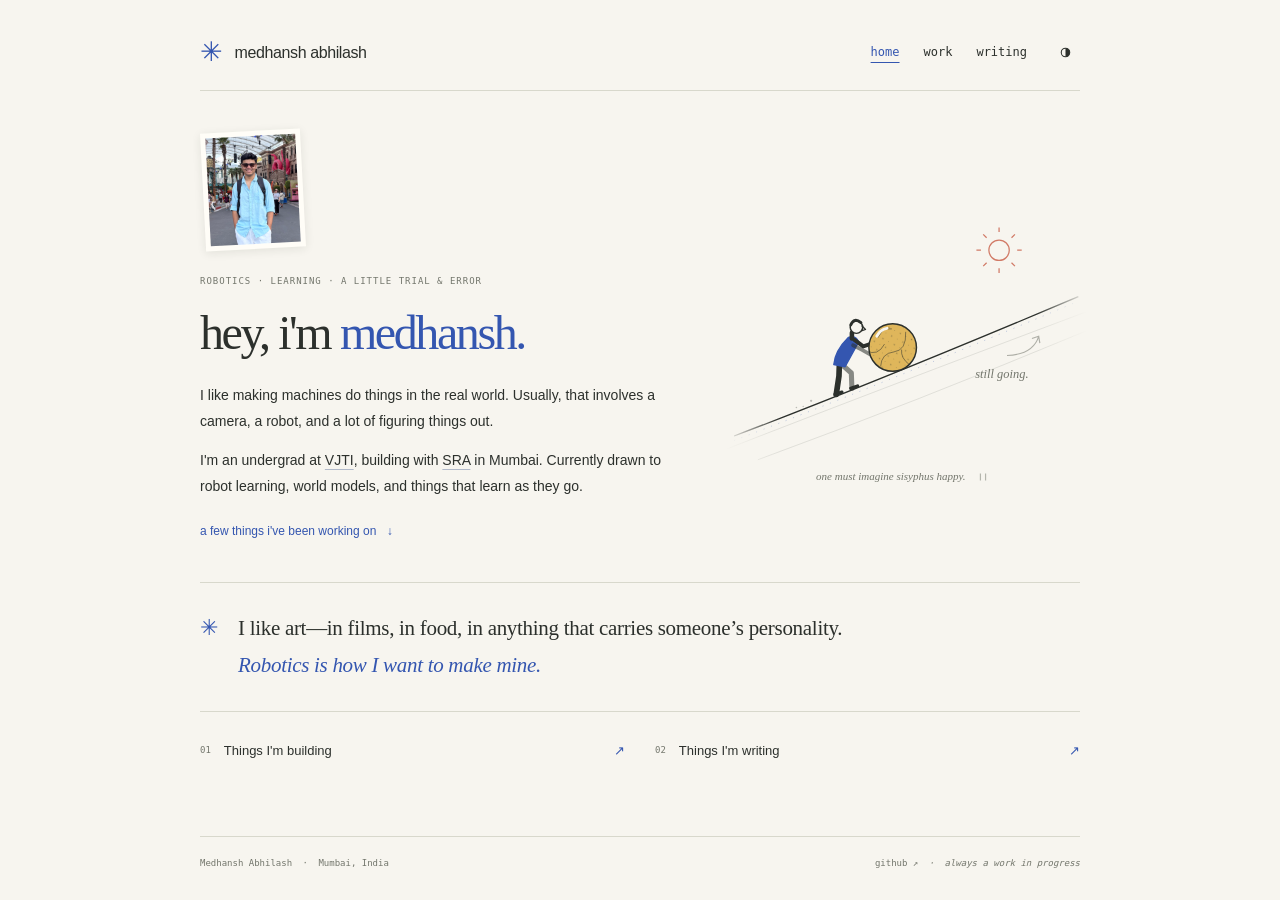
==== index.html @ aab7a816 "Switch portrait with light and dark theme" ====
<!doctype html>
<html lang="en" data-theme="day">
<head>
<meta charset="utf-8"><meta name="viewport" content="width=device-width,initial-scale=1">
<meta name="description" content="Medhansh Abhilash — robotics, robot learning, and making things move. Built McQueen, a single-camera autonomous RC car.">
<meta name="theme-color" content="#f7f5ef"><title>Medhansh Abhilash</title>
<link rel="icon" href="assets/favicon.svg" type="image/svg+xml"><link rel="stylesheet" href="style.css">
<script src="site.js" defer></script>
</head>
<body class="home-page">
<a class="skip" href="#main">Skip to content</a>
<div class="page">
<header class="masthead">
<a href="index.html" class="signature" aria-label="Medhansh Abhilash, home"><span class="asterisk" aria-hidden="true">✳</span> medhansh abhilash</a>
<nav aria-label="Main navigation"><a href="index.html" data-page="home" aria-current="page">home</a><a href="work.html" data-page="work">work</a><a href="writing.html" data-page="writing">writing</a><button id="theme" class="icon-button" aria-label="Switch to dark theme" title="A change of light"><svg viewBox="0 0 24 24" width="17" height="17" aria-hidden="true"><circle cx="12" cy="12" r="6" fill="none" stroke="currentColor" stroke-width="1.5"/><path d="M12 6a6 6 0 0 1 0 12Z" fill="currentColor"/></svg></button></nav>
</header>
<main id="main"><section class="hello" aria-labelledby="hello-title">
<div class="hello-copy">
<a class="portrait portrait-light" href="assets/medh-light.jpeg"
   target="_blank" rel="noopener" aria-label="View photo of Medhansh">
  <span class="portrait-crop">
    <img src="assets/medh-light.jpeg" alt="Medhansh during the day"
         width="1152" height="1536">
  </span>
</a>
<a class="portrait portrait-dark" href="assets/medh-dark.jpeg"
   target="_blank" rel="noopener" aria-label="View photo of Medhansh">
  <span class="portrait-crop">
    <img src="assets/medh-dark.jpeg" alt="Medhansh at night"
         width="1152" height="1536">
  </span>
</a>
<p class="eyebrow">ROBOTICS · LEARNING · A LITTLE TRIAL & ERROR</p><h1 id="hello-title">hey, i'm <span>medhansh.</span></h1><p>I like making machines do things in the real world. Usually, that involves a camera, a robot, and a lot of figuring things out.</p><p>I'm an undergrad at <a href="https://vjti.ac.in/" target="_blank" rel="noopener">VJTI</a>, building with <a href="https://sravjti.in/" target="_blank" rel="noopener">SRA</a> in Mumbai. Currently drawn to robot learning, world models, and things that learn as they go.</p><a class="quiet-link" href="work.html">a few things i've been working on <span aria-hidden="true">↓</span></a></div>
<figure class="sisyphus">
<svg id="ascent" viewBox="0 0 320 235" role="img" aria-labelledby="ascent-title ascent-desc">
<title id="ascent-title">One must imagine Sisyphus happy</title><desc id="ascent-desc">A small blue Sisyphus leans forward and pushes a golden, speckled boulder up an ink-drawn hill in a continuous loop.</desc>
<defs>
<pattern id="stipple" width="8" height="8" patternUnits="userSpaceOnUse"><circle cx="2" cy="2" r=".7" fill="currentColor" opacity=".35"/><circle cx="6" cy="6" r=".45" fill="currentColor" opacity=".25"/></pattern>
<clipPath id="stone-clip"><circle r="21"/></clipPath>
<linearGradient id="fade" x1="0" y1="0" x2="1" y2="0"><stop offset="0" stop-color="white" stop-opacity="0"/><stop offset=".15" stop-color="white"/><stop offset=".86" stop-color="white"/><stop offset="1" stop-color="white" stop-opacity="0"/></linearGradient>
<mask id="scene-fade"><rect width="320" height="235" fill="url(#fade)"/></mask>
</defs>
<g class="sun-doodle" stroke="currentColor" fill="none" stroke-width="1.1"><circle cx="242" cy="47" r="9"/><path d="M242 31v-4m0 40v-4m-16-16h-4m40 0h-4m-27-11-3-3m28 28-3-3m0-22 3-3m-28 28 3-3"/></g>
<g class="moon-doodle" aria-hidden="true"><path d="M246 35 A12 12 0 1 0 253 55 A12 12 0 0 1 246 35Z" fill="var(--gold)" stroke="currentColor" stroke-width=".8"/><path d="M264 30v5m-2.5-2.5h5M224 54v4m-2-2h4" fill="none" stroke="currentColor" stroke-width=".9"/><circle cx="228" cy="28" r=".9" fill="currentColor"/></g>
<g mask="url(#scene-fade)">
<path class="hill-line" d="M8 211 Q127 166 312 88"/>
<path class="contour" d="M-5 225 Q136 170 320 101M29 232 Q168 181 322 117"/>
<path class="hill-dots" d="M8 215 Q127 170 312 92"/>
<g id="traveler">
<g id="person" fill="none" stroke="currentColor" stroke-linecap="round" stroke-linejoin="round">
<path id="back-leg" class="back-limb" stroke-width="4.5"/>
<path id="back-foot" stroke-width="3"/>
<path id="front-leg" stroke-width="5"/>
<path id="front-foot" stroke-width="3"/>
<path id="body" class="tunic" stroke-width="1.2"/>
<path id="arm-back" class="back-limb" stroke-width="3.3"/>
<path id="arm-front" stroke-width="3.5"/>
<g id="head"><path d="M-4 2v5" stroke-width="4"/><circle cy="-3" r="5.5" class="face" stroke-width="1.3"/><path d="M-5-5q3-7 9-2" stroke-width="2.5"/><path d="m5-4 3 3-3 1" stroke-width="1.2"/></g>

</g>
<g id="stone"><circle r="21" class="stone-fill" stroke="currentColor" stroke-width="1.3"/><g id="stone-texture" clip-path="url(#stone-clip)"><circle r="21" fill="url(#stipple)"/><path d="M-13-15q11 4 9 15t14 15M4-23q-8 8 1 17m-24 16q8-6 15-3M12-10l6 7-2 7" fill="none" stroke="currentColor" stroke-width=".7" opacity=".6"/></g><path d="M-14-10q3-6 9-7" fill="none" stroke="var(--paper)" stroke-width="2.5" stroke-linecap="round"/></g>
<g id="dust" fill="currentColor" opacity=".3"><circle cx="-41" cy="12" r="1"/><circle cx="-48" cy="17" r=".6"/><circle cx="-54" cy="18" r=".7"/></g>
</g></g>
<path class="tiny-arrow" d="M249 140q23-1 28-17m-6 2 6-2 1 6" fill="none" stroke="currentColor" stroke-width="1"/>
<text x="221" y="160" class="hill-note">still going.</text>
</svg>
<figcaption><span>one must imagine sisyphus happy.</span><button id="motion" class="icon-button" aria-label="Pause Sisyphus animation" aria-pressed="false"><svg id="pause-icon" viewBox="0 0 14 14" width="12" height="12" aria-hidden="true"><path d="M4 3v8M10 3v8" stroke="currentColor" stroke-width="1.4"/></svg></button></figcaption>
</figure>
</section><section class="art-note" aria-label="My approach to art"><span class="art-star" aria-hidden="true">✳</span><p>I like art—in films, in food, in anything that carries someone’s personality.<br><em>Robotics is how I want to make mine.</em></p></section><div class="home-links"><a href="work.html"><span>01</span> Things I'm building <b aria-hidden="true">↗</b></a><a href="writing.html"><span>02</span> Things I'm writing <b aria-hidden="true">↗</b></a></div></main>
<footer><span>Medhansh Abhilash <span class="footer-dot">·</span> Mumbai, India</span><span class="footer-note"><a href="https://github.com/medhansh2808" target="_blank" rel="noopener">github ↗</a> <span class="footer-dot">·</span> always a work in progress</span></footer>
</div>

</body></html>
---- style.css ----
:root{color-scheme:light;--paper:#f7f5ef;--ink:#2c302c;--muted:#73766c;--blue:#3456b0;--line:#d8d8cc;--panel:#eeeee5;--gold:#dfb65b;--photo:#fffdf7;--softblue:#e9edf5;--red:#c85c45}*{box-sizing:border-box}html{scroll-behavior:smooth;scroll-padding-top:25px}body{margin:0;background:var(--paper);color:var(--ink);font-family:Arial,Helvetica,sans-serif;font-size:14px;line-height:1.75;transition:background-color .25s,color .25s}a{color:inherit;text-decoration-thickness:1px;text-underline-offset:4px}a:hover{color:var(--blue)}button{font:inherit;cursor:pointer;color:inherit}button,a,summary{-webkit-tap-highlight-color:transparent}button:focus-visible,a:focus-visible,summary:focus-visible{outline:2px solid var(--blue);outline-offset:6px}button{border:0;background:none}::selection{background:#e0d7ac;color:#202e45}.page{max-width:944px;margin:0 auto;padding:0 32px}.masthead{display:flex;align-items:center;justify-content:space-between;padding:38px 0 23px;border-bottom:1px solid var(--line);gap:20px}.signature{display:flex;align-items:center;gap:12px;text-decoration:none;font-size:16px;letter-spacing:-.4px}.asterisk{display:block;font-size:27px;color:var(--blue);line-height:1;transition:transform .5s}.signature:hover .asterisk{transform:rotate(90deg)}nav{display:flex;align-items:center;gap:24px;font-family:monospace;font-size:12px}nav a{text-decoration:none}nav a:hover{text-decoration:underline}.icon-button{padding:6px;display:inline-flex;align-items:center;justify-content:center;border-radius:50%;line-height:1}.icon-button:hover{background:var(--panel);color:var(--blue)}.hello{display:grid;grid-template-columns:1.4fr 1fr;gap:20px;padding:66px 0 63px;align-items:center}.eyebrow,.margin-label,.project-meta,.project-links,.under-hood summary,.note-status,.say-hello,footer{font-family:monospace}.eyebrow{font-size:9px;letter-spacing:.11em;color:var(--muted);margin:0 0 14px}h1{font-family:Georgia,'Times New Roman',serif;font-size:48px;letter-spacing:-2.4px;line-height:1.2;font-weight:400;margin:0 0 22px;white-space:nowrap}h1 span{color:var(--blue)}.hello-copy>p:not(.eyebrow){max-width:475px;font-size:14px;line-height:1.85;margin:0 0 13px}.hello-copy a:not(.quiet-link){text-decoration-color:#b1b9c9}.quiet-link{display:inline-block;color:var(--blue);font-size:12px;text-decoration:none;margin-top:8px}.quiet-link span{display:inline-block;margin-left:7px;transition:transform .2s}.quiet-link:hover span{transform:translateY(3px)}.sisyphus{margin:12px -7px 0 0;align-self:center;color:var(--ink);position:relative}#ascent{width:100%;height:auto;display:block;overflow:visible}.hill-line{fill:none;stroke:var(--ink);stroke-width:1.1}.contour{fill:none;stroke:var(--ink);stroke-width:.6;opacity:.16}.hill-dots{fill:none;stroke:var(--blue);stroke-width:.65;stroke-dasharray:1 6;opacity:.4}.sun-doodle{color:var(--red);opacity:.8}.tunic{fill:var(--blue);stroke:var(--blue)}.back-limb{opacity:.55}.face{fill:var(--paper)}.scarf{stroke:var(--red)}.stone-fill{fill:var(--gold)}.tiny-arrow{color:var(--muted);opacity:.55}.hill-note{font-family:Georgia,serif;font-style:italic;fill:var(--muted);font-size:11px}figcaption{display:flex;align-items:center;justify-content:center;gap:10px;margin-top:2px;color:var(--muted);font-family:Georgia,serif;font-style:italic;font-size:12px}figcaption .icon-button{opacity:.5}figcaption:hover .icon-button{opacity:1}.section-heading{display:flex;align-items:baseline;justify-content:space-between;gap:20px}h2{font-family:Georgia,'Times New Roman',serif;font-size:23px;font-weight:400;letter-spacing:-.55px;margin:0}.margin-label{font-size:9px;letter-spacing:.07em;color:var(--muted);white-space:nowrap}.project{margin-top:23px;border:1px solid var(--line);background:linear-gradient(105deg,var(--paper),var(--panel));padding:29px 31px;display:grid;grid-template-columns:1fr 213px;gap:42px;align-items:center;position:relative;border-radius:3px}.project-meta{display:flex;align-items:center;gap:10px;font-size:10px;color:var(--muted)}.project-index{color:var(--blue);font-size:9px;padding:1px 6px;background:var(--softblue);border-radius:2px}.project h3{font-family:Georgia,serif;font-size:38px;font-weight:400;letter-spacing:-1.3px;line-height:1.1;margin:16px 0 9px}.red-dot{color:var(--red)}.project p{font-size:13px;line-height:1.8;max-width:420px;margin:9px 0;color:var(--muted)}.project .project-lead{font-size:14px;color:var(--ink);margin-bottom:9px}.project-links{display:flex;gap:21px;font-size:11px;align-items:center;margin-top:18px}.project-links a{color:var(--muted)}.text-link{padding:0;text-decoration:underline;text-decoration-thickness:1px;text-underline-offset:4px;color:var(--blue);font:inherit}.under-hood{margin-top:19px}.under-hood summary{cursor:pointer;list-style:none;display:inline-flex;align-items:center;gap:12px;font-size:10px;color:var(--muted)}.under-hood summary::-webkit-details-marker,.note summary::-webkit-details-marker{display:none}.under-hood[open] summary span{transform:rotate(45deg)}.under-hood div{border-left:1px solid var(--line);padding:0 0 0 13px;margin-top:12px}.under-hood p{font-size:12px}.demo-photo{display:block;padding:8px 8px 0;background:var(--photo);box-shadow:0 3px 13px #24282012,0 0 0 1px #3a3a3010;transform:rotate(3deg);transition:transform .25s,box-shadow .25s;position:relative;align-self:center}.demo-photo:hover{transform:rotate(0deg) translateY(-3px);box-shadow:0 8px 20px #24282018}.demo-photo img{display:block;width:100%;height:211px;object-fit:cover;object-position:center 85%;filter:saturate(.85)}.photo-caption{display:block;font-family:Georgia,serif;font-style:italic;font-size:11px;padding:10px 0 12px;color:#63655e}.photo-play{position:absolute;top:101px;left:calc(50% - 18px);display:grid;place-items:center;width:36px;height:36px;border-radius:50%;background:#fffdf7e6;color:#3c493f;font-size:10px;padding-left:2px;transition:transform .2s}.demo-photo:hover .photo-play{transform:scale(1.12)}.photo-corner{position:absolute;top:-12px;right:2px;font-size:22px;color:var(--blue);transform:rotate(-7deg)}.notes{padding-top:50px}.section-intro{font-size:12px;color:var(--muted);margin:9px 0 17px}.note{border-top:1px solid var(--line)}.note:last-child{border-bottom:1px solid var(--line)}.note summary{list-style:none;display:flex;gap:16px;align-items:center;padding:19px 0;cursor:pointer}.note-marker{font-size:18px;color:var(--blue);align-self:flex-start;line-height:1.4}.note-heading{font-size:14px;flex:1;line-height:1.6}.note-heading small{display:block;font-family:monospace;font-size:10px;color:var(--muted);margin-top:4px}.note-toggle{font-size:19px;font-weight:300;color:var(--muted);transition:transform .2s}.note[open] .note-toggle{transform:rotate(45deg);color:var(--blue)}.note-body{padding:0 40px 23px 34px;max-width:720px}.note-body p{font-size:13px;line-height:1.85;margin:0 0 12px;color:var(--muted)}.note-status{font-size:9px;color:var(--blue)}.elsewhere{display:flex;align-items:center;justify-content:space-between;gap:30px;padding:48px 0 44px}.elsewhere>div{position:relative;padding-left:29px}.small-star{position:absolute;left:0;top:0;color:var(--blue);font-size:20px}.elsewhere h2{font-size:19px}.elsewhere p{font-size:12px;color:var(--muted);margin:5px 0 0}.say-hello{font-size:11px;color:var(--blue);white-space:nowrap}footer{display:flex;justify-content:space-between;gap:20px;padding:19px 0 28px;border-top:1px solid var(--line);color:var(--muted);font-size:9px}.footer-dot{padding:0 5px}.footer-note{font-style:italic}dialog{background:var(--paper);color:var(--ink);border:1px solid var(--line);border-radius:5px;padding:18px;max-height:93dvh;max-width:min(96vw,500px);overflow:auto}dialog::backdrop{background:#171c20c9;backdrop-filter:blur(5px)}.dialog-heading{display:flex;align-items:center;justify-content:space-between;gap:20px;margin-bottom:12px}.dialog-heading h2{font-size:19px}.dialog-heading button{font-size:24px}.dialog-heading + video{display:block;max-width:100%;max-height:68dvh;margin:auto;background:#111;border-radius:2px}dialog>p{font-size:11px;color:var(--muted);text-align:center;margin-bottom:0}.skip{position:absolute;left:20px;top:-80px;padding:10px;background:var(--paper);z-index:20}.skip:focus{top:10px}[data-theme=night]{color-scheme:dark;--paper:#1f2526;--ink:#e3e4d9;--muted:#a2aca6;--blue:#9aaeea;--line:#424b48;--panel:#29312e;--gold:#cda857;--photo:#e6e3d7;--softblue:#343e51;--red:#df9079}[data-theme=night] .photo-corner{color:#bdc9ef}[data-theme=night] .demo-photo img{filter:saturate(.8) brightness(.85)}@media(min-width:1200px){.page{max-width:964px;padding:0 42px}.hello{gap:27px}}@media(max-width:760px){.page{padding:0 24px}.masthead{padding-top:25px}.signature{font-size:14px}nav{gap:16px;font-size:11px}h1{font-size:40px;letter-spacing:-1.7px}.hello{grid-template-columns:1.45fr 1fr;gap:8px;padding-top:47px;padding-bottom:43px}.hello-copy>p:not(.eyebrow){font-size:13px}.eyebrow{font-size:8px;letter-spacing:.05em}.project{grid-template-columns:1fr 170px;padding:24px;gap:28px}.demo-photo img{height:190px}.photo-caption{font-size:9px}.photo-play{top:92px}.margin-label{font-size:8px}.elsewhere{align-items:flex-start;gap:20px}.say-hello{font-size:10px}}@media(max-width:560px){.page{padding:0 23px}.masthead{padding-top:22px;padding-bottom:18px;gap:10px}.signature{font-size:13px;gap:7px}.asterisk{font-size:21px}nav{gap:12px;font-size:10px}.icon-button{padding:4px}.hello{grid-template-columns:1fr;gap:0;padding-top:38px;padding-bottom:34px}h1{font-size:42px;white-space:normal;margin-bottom:20px}.eyebrow{font-size:8px;margin-bottom:15px}.hello-copy>p:not(.eyebrow){font-size:14px}.quiet-link{margin-top:7px}.sisyphus{width:255px;justify-self:center;margin:9px 0 0}.section-heading{gap:10px}.margin-label{display:none}h2{font-size:22px}.project{grid-template-columns:1fr;gap:25px;padding:24px;margin-top:19px}.project h3{font-size:36px}.project p{font-size:13px}.demo-photo{width:200px;justify-self:center;margin:0 0 7px}.demo-photo img{height:195px}.photo-caption{font-size:10px}.notes{padding-top:35px}.note-heading{font-size:13px}.note-heading small{font-size:9px}.note summary{gap:11px}.note-body{padding-left:25px;padding-right:10px}.elsewhere{flex-direction:column;padding:34px 0;gap:17px}.elsewhere h2{font-size:18px}.say-hello{margin-left:29px;font-size:11px}footer{font-size:8px;flex-direction:column;gap:4px;padding-bottom:24px}.footer-note{display:none}}@media(prefers-reduced-motion:reduce){html{scroll-behavior:auto}*{transition:none!important}}
@media(max-width:380px){.masthead{flex-wrap:wrap;row-gap:9px}nav{width:100%;justify-content:flex-end}h1{font-size:38px}.hello{padding-top:30px}}
/* Shared navigation and separate page layouts. */
nav a[aria-current=page]{color:var(--blue);text-decoration:underline;text-underline-offset:6px}.moon-doodle{display:none;color:var(--gold)}[data-theme=night] .sun-doodle{display:none}[data-theme=night] .moon-doodle{display:block}.page{min-height:100dvh;display:flex;flex-direction:column}main{flex:1}footer{margin-top:44px}.home-page .hello{padding-bottom:40px}.art-note{display:flex;gap:20px;align-items:flex-start;padding:27px 0;border-top:1px solid var(--line);border-bottom:1px solid var(--line);max-width:100%}.art-star{color:var(--blue);font-size:22px;line-height:1.6}.art-note p{font-family:Georgia,serif;font-size:21px;line-height:1.75;letter-spacing:-.3px;margin:0;max-width:710px}.art-note em{color:var(--blue)}.home-links{display:grid;grid-template-columns:1fr 1fr;gap:30px;padding:28px 0 12px}.home-links a{text-decoration:none;font-size:13px;display:flex;gap:13px;align-items:center}.home-links span{font-family:monospace;font-size:9px;color:var(--muted)}.home-links b{font-weight:normal;color:var(--blue);margin-left:auto}.page-intro{padding:54px 0 36px}.page-intro h1{margin-bottom:12px;font-size:43px}.page-intro>p:last-child{color:var(--muted);font-size:14px;margin:0}.work-page .project-links{flex-wrap:wrap;column-gap:19px;row-gap:8px}.work-page .notes{padding-bottom:12px}.writing-entry{display:block;text-decoration:none;border-top:1px solid var(--line);padding:27px 0 30px}.writing-entry:last-child{border-bottom:1px solid var(--line)}.writing-meta{display:flex;justify-content:space-between;gap:12px;font:9px monospace;letter-spacing:.05em;color:var(--muted);margin-bottom:16px}.writing-entry h2{font-size:27px;line-height:1.4;margin-bottom:9px}.writing-entry h2 span{font-size:18px;color:var(--blue)}.writing-entry p{font-size:13px;color:var(--muted);margin:0 0 13px;max-width:570px}.writing-cta{font:11px monospace;color:var(--blue);text-decoration:underline;text-underline-offset:4px}.personal-writing h2{color:var(--blue)}.writing-entry:hover .writing-cta{text-decoration-thickness:2px}.footer-note a{font-style:normal;text-decoration:none}.writing-page main{padding-bottom:25px}@media(max-width:560px){.art-note{gap:13px;padding:23px 0}.art-note p{font-size:19px}.art-note br{display:none}.art-note em{display:block;margin-top:8px}.home-links{grid-template-columns:1fr;gap:22px;padding-top:24px}.page-intro{padding:36px 0 30px}.page-intro h1{font-size:36px}.writing-entry h2{font-size:24px}.home-page .hello{padding-bottom:28px}footer{margin-top:30px}.footer-note{display:block}}

/* A little portrait, with the original photo available on click. */
.portrait{display:block;width:100px;padding:5px;background:var(--photo);box-shadow:0 2px 10px #24282018;transform:rotate(-3deg);margin:0 0 25px 3px;transition:transform .2s}.portrait:hover{transform:rotate(0deg)}.portrait-crop{display:block;position:relative;width:90px;height:108px;overflow:hidden}.portrait img{position:absolute;width:300%;max-width:none;height:auto;left:-165%;top:-135%}.sisyphus figcaption{gap:6px;font-size:11px}.sisyphus figcaption span{text-align:center}.home-page .hello{padding-top:40px}@media(max-width:560px){.portrait{margin-bottom:24px}.sisyphus{width:280px;max-width:100%}}

/* THEME PORTRAITS START */
.portrait-light { display: block; }
.portrait-dark { display: none; }

[data-theme="night"] .portrait-light { display: none; }
[data-theme="night"] .portrait-dark { display: block; }

/* Match the framing while keeping the existing photo size. */
.portrait-light img {
  width: 220%;
  height: auto;
  max-width: none;
  left: -60%;
  top: -65%;
}
.portrait-dark img {
  width: 220%;
  height: auto;
  max-width: none;
  left: -65%;
  top: -75%;
}
/* THEME PORTRAITS END */
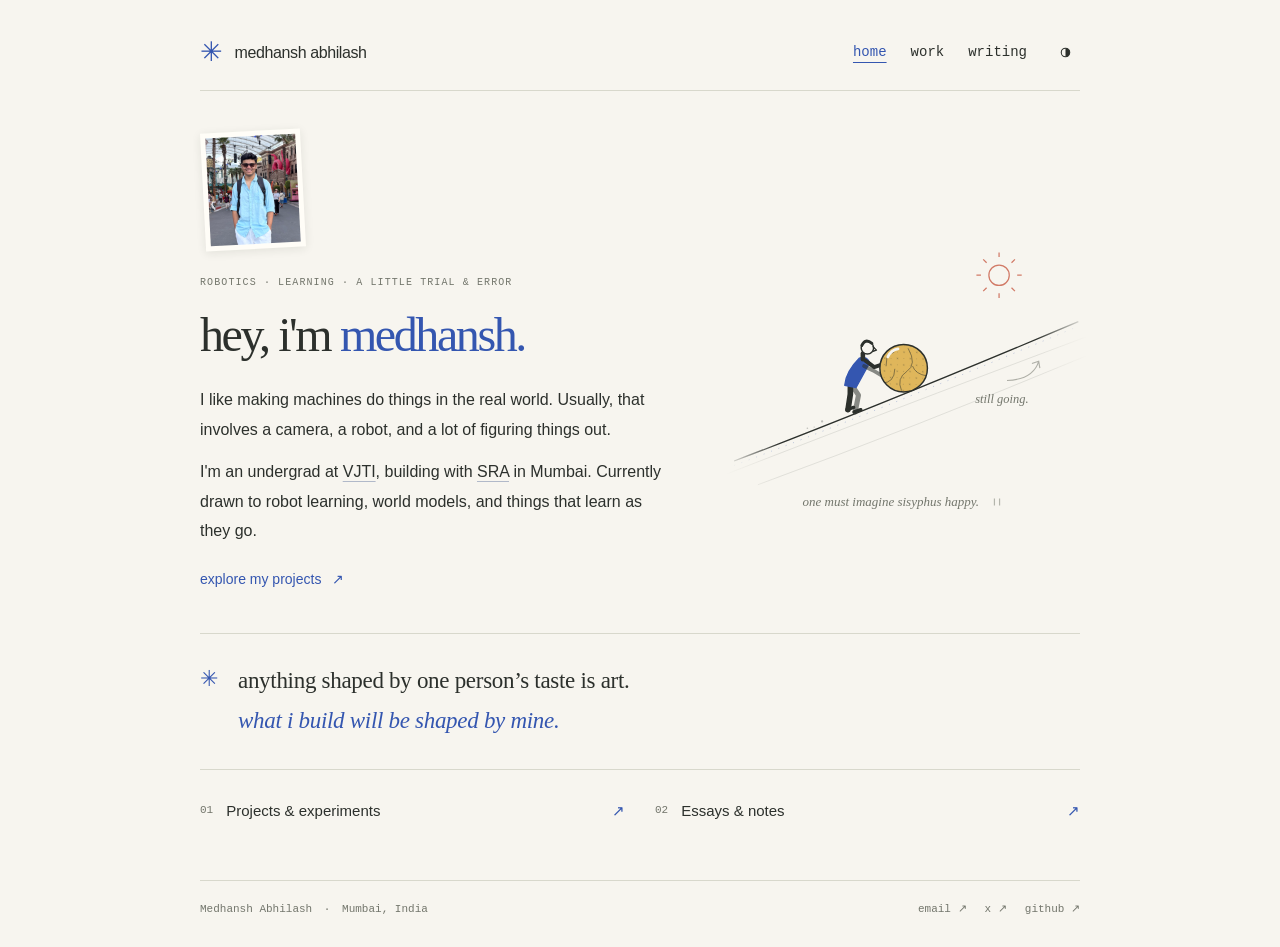
==== commit 1bf3bbf5: "Refine typography, animations, writing and contact links" ====
--- a/index.html
+++ b/index.html
@@ -4,8 +4,8 @@
 <meta charset="utf-8"><meta name="viewport" content="width=device-width,initial-scale=1">
 <meta name="description" content="Medhansh Abhilash — robotics, robot learning, and making things move. Built McQueen, a single-camera autonomous RC car.">
 <meta name="theme-color" content="#f7f5ef"><title>Medhansh Abhilash</title>
-<link rel="icon" href="assets/favicon.svg" type="image/svg+xml"><link rel="stylesheet" href="style.css">
-<script src="site.js" defer></script>
+<link rel="icon" href="assets/favicon.svg" type="image/svg+xml"><link rel="stylesheet" href="style.css?v=20261024b">
+<script src="site.js?v=20261024b" defer></script>
 </head>
 <body class="home-page">
 <a class="skip" href="#main">Skip to content</a>
@@ -15,25 +15,10 @@
 <nav aria-label="Main navigation"><a href="index.html" data-page="home" aria-current="page">home</a><a href="work.html" data-page="work">work</a><a href="writing.html" data-page="writing">writing</a><button id="theme" class="icon-button" aria-label="Switch to dark theme" title="A change of light"><svg viewBox="0 0 24 24" width="17" height="17" aria-hidden="true"><circle cx="12" cy="12" r="6" fill="none" stroke="currentColor" stroke-width="1.5"/><path d="M12 6a6 6 0 0 1 0 12Z" fill="currentColor"/></svg></button></nav>
 </header>
 <main id="main"><section class="hello" aria-labelledby="hello-title">
-<div class="hello-copy">
-<a class="portrait portrait-light" href="assets/medh-light.jpeg"
-   target="_blank" rel="noopener" aria-label="View photo of Medhansh">
-  <span class="portrait-crop">
-    <img src="assets/medh-light.jpeg" alt="Medhansh during the day"
-         width="1152" height="1536">
-  </span>
-</a>
-<a class="portrait portrait-dark" href="assets/medh-dark.jpeg"
-   target="_blank" rel="noopener" aria-label="View photo of Medhansh">
-  <span class="portrait-crop">
-    <img src="assets/medh-dark.jpeg" alt="Medhansh at night"
-         width="1152" height="1536">
-  </span>
-</a>
-<p class="eyebrow">ROBOTICS · LEARNING · A LITTLE TRIAL & ERROR</p><h1 id="hello-title">hey, i'm <span>medhansh.</span></h1><p>I like making machines do things in the real world. Usually, that involves a camera, a robot, and a lot of figuring things out.</p><p>I'm an undergrad at <a href="https://vjti.ac.in/" target="_blank" rel="noopener">VJTI</a>, building with <a href="https://sravjti.in/" target="_blank" rel="noopener">SRA</a> in Mumbai. Currently drawn to robot learning, world models, and things that learn as they go.</p><a class="quiet-link" href="work.html">a few things i've been working on <span aria-hidden="true">↓</span></a></div>
+<div class="hello-copy"><a class="portrait portrait-light" href="https://github.com/medhansh2808" target="_blank" rel="noopener" aria-label="Medhansh on GitHub"><span class="portrait-crop"><img src="assets/medh-light.jpeg" alt="Medhansh, in daylight" width="1152" height="1536"></span></a><a class="portrait portrait-dark" href="https://github.com/medhansh2808" target="_blank" rel="noopener" aria-label="Medhansh on GitHub"><span class="portrait-crop"><img src="assets/medh-dark.jpeg" alt="Medhansh, at night" width="1152" height="1536"></span></a><p class="eyebrow">ROBOTICS · LEARNING · A LITTLE TRIAL & ERROR</p><h1 id="hello-title">hey, i'm <span>medhansh.</span></h1><p>I like making machines do things in the real world. Usually, that involves a camera, a robot, and a lot of figuring things out.</p><p>I'm an undergrad at <a href="https://vjti.ac.in/" target="_blank" rel="noopener">VJTI</a>, building with <a href="https://sravjti.in/" target="_blank" rel="noopener">SRA</a> in Mumbai. Currently drawn to robot learning, world models, and things that learn as they go.</p><a class="quiet-link" href="work.html">explore my projects <span aria-hidden="true">↗</span></a></div>
 <figure class="sisyphus">
 <svg id="ascent" viewBox="0 0 320 235" role="img" aria-labelledby="ascent-title ascent-desc">
-<title id="ascent-title">One must imagine Sisyphus happy</title><desc id="ascent-desc">A small blue Sisyphus leans forward and pushes a golden, speckled boulder up an ink-drawn hill in a continuous loop.</desc>
+<title id="ascent-title">One must imagine Sisyphus happy</title><desc id="ascent-desc">A small blue Sisyphus leans forward and pushes a golden boulder uphill. It rolls back down; he follows it and starts again.</desc>
 <defs>
 <pattern id="stipple" width="8" height="8" patternUnits="userSpaceOnUse"><circle cx="2" cy="2" r=".7" fill="currentColor" opacity=".35"/><circle cx="6" cy="6" r=".45" fill="currentColor" opacity=".25"/></pattern>
 <clipPath id="stone-clip"><circle r="21"/></clipPath>
@@ -66,8 +51,8 @@
 </svg>
 <figcaption><span>one must imagine sisyphus happy.</span><button id="motion" class="icon-button" aria-label="Pause Sisyphus animation" aria-pressed="false"><svg id="pause-icon" viewBox="0 0 14 14" width="12" height="12" aria-hidden="true"><path d="M4 3v8M10 3v8" stroke="currentColor" stroke-width="1.4"/></svg></button></figcaption>
 </figure>
-</section><section class="art-note" aria-label="My approach to art"><span class="art-star" aria-hidden="true">✳</span><p>I like art—in films, in food, in anything that carries someone’s personality.<br><em>Robotics is how I want to make mine.</em></p></section><div class="home-links"><a href="work.html"><span>01</span> Things I'm building <b aria-hidden="true">↗</b></a><a href="writing.html"><span>02</span> Things I'm writing <b aria-hidden="true">↗</b></a></div></main>
-<footer><span>Medhansh Abhilash <span class="footer-dot">·</span> Mumbai, India</span><span class="footer-note"><a href="https://github.com/medhansh2808" target="_blank" rel="noopener">github ↗</a> <span class="footer-dot">·</span> always a work in progress</span></footer>
+</section><section class="art-note" aria-label="My approach to art"><span class="art-star" aria-hidden="true">✳</span><p>anything shaped by one person’s taste is art.<br><em>what i build will be shaped by mine.</em></p></section><div class="home-links"><a href="work.html"><span>01</span> Projects & experiments <b aria-hidden="true">↗</b></a><a href="writing.html"><span>02</span> Essays & notes <b aria-hidden="true">↗</b></a></div></main>
+<footer><span>Medhansh Abhilash <span class="footer-dot">·</span> Mumbai, India</span><span class="footer-note"><a href="mailto:medhansh2808@gmail.com">email ↗</a><a href="https://x.com/notmedhansh" target="_blank" rel="noopener">x ↗</a><a href="https://github.com/medhansh2808" target="_blank" rel="noopener">github ↗</a></span></footer>
 </div>
 
 </body></html>
--- a/style.css
+++ b/style.css
@@ -6,26 +6,6 @@
 /* A little portrait, with the original photo available on click. */
 .portrait{display:block;width:100px;padding:5px;background:var(--photo);box-shadow:0 2px 10px #24282018;transform:rotate(-3deg);margin:0 0 25px 3px;transition:transform .2s}.portrait:hover{transform:rotate(0deg)}.portrait-crop{display:block;position:relative;width:90px;height:108px;overflow:hidden}.portrait img{position:absolute;width:300%;max-width:none;height:auto;left:-165%;top:-135%}.sisyphus figcaption{gap:6px;font-size:11px}.sisyphus figcaption span{text-align:center}.home-page .hello{padding-top:40px}@media(max-width:560px){.portrait{margin-bottom:24px}.sisyphus{width:280px;max-width:100%}}
 
-/* THEME PORTRAITS START */
-.portrait-light { display: block; }
-.portrait-dark { display: none; }
-
-[data-theme="night"] .portrait-light { display: none; }
-[data-theme="night"] .portrait-dark { display: block; }
-
-/* Match the framing while keeping the existing photo size. */
-.portrait-light img {
-  width: 220%;
-  height: auto;
-  max-width: none;
-  left: -60%;
-  top: -65%;
-}
-.portrait-dark img {
-  width: 220%;
-  height: auto;
-  max-width: none;
-  left: -65%;
-  top: -75%;
-}
-/* THEME PORTRAITS END */
+/* October refinements: type, portraits, and a moving sky. */
+body{font-size:16px}.hello-copy>p:not(.eyebrow){font-size:16px}.quiet-link{font-size:14px}.quiet-link:hover span{transform:translate(2px,-2px)}nav{font-size:14px}.eyebrow{font-size:10px}.home-links a{font-size:15px}.home-links span{font-size:11px}.project p,.note-body p,.writing-entry p{font-size:15px}.project .project-lead,.page-intro>p:last-child{font-size:16px}.project-links,.writing-cta,.more-writing{font-size:13px}.under-hood p,.section-intro{font-size:14px}.under-hood summary,.note-heading small{font-size:12px}.note-heading{font-size:16px}.project-meta{font-size:12px}.writing-meta,.note-status{font-size:11px}footer{font-size:11px;align-items:center;flex-wrap:wrap}.footer-note{display:flex;gap:18px}.sisyphus figcaption{font-size:13px}.page-intro h1{white-space:normal}.portrait-light{display:block}.portrait-dark{display:none}[data-theme=night] .portrait-light{display:none}[data-theme=night] .portrait-dark{display:block}.portrait-light img{width:220%;left:-60%;top:-65%;height:auto}.portrait-dark img{width:220%;left:-65%;top:-75%;height:auto}.art-note p{font-size:23px}.sun-doodle,.moon-doodle{transform-box:view-box;transform-origin:242px 115px;transition:transform .8s cubic-bezier(.4,0,.2,1),opacity .55s}.sun-doodle{display:block;transform:rotate(0deg);opacity:.8}.moon-doodle{display:block;transform:rotate(-95deg);opacity:0}[data-theme=night] .sun-doodle{display:block;transform:rotate(95deg);opacity:0}[data-theme=night] .moon-doodle{display:block;transform:rotate(0deg);opacity:1;transition-delay:.25s}html:not([data-theme=night]) .sun-doodle{transition-delay:.25s}body{transition:background-color 1s,color 1s}.more-writing{margin-top:24px;color:var(--blue)}
+@media(max-width:560px){nav{font-size:12px;gap:13px}.hello-copy>p:not(.eyebrow){font-size:15px}.art-note p{font-size:21px}.page-intro h1{font-size:35px}.footer-note{display:flex}.home-links a{font-size:15px}.project p,.note-body p{font-size:15px}.sisyphus{width:290px}.sisyphus figcaption{font-size:12px}}@media(prefers-reduced-motion:reduce){.sun-doodle,.moon-doodle{transition:none!important}}
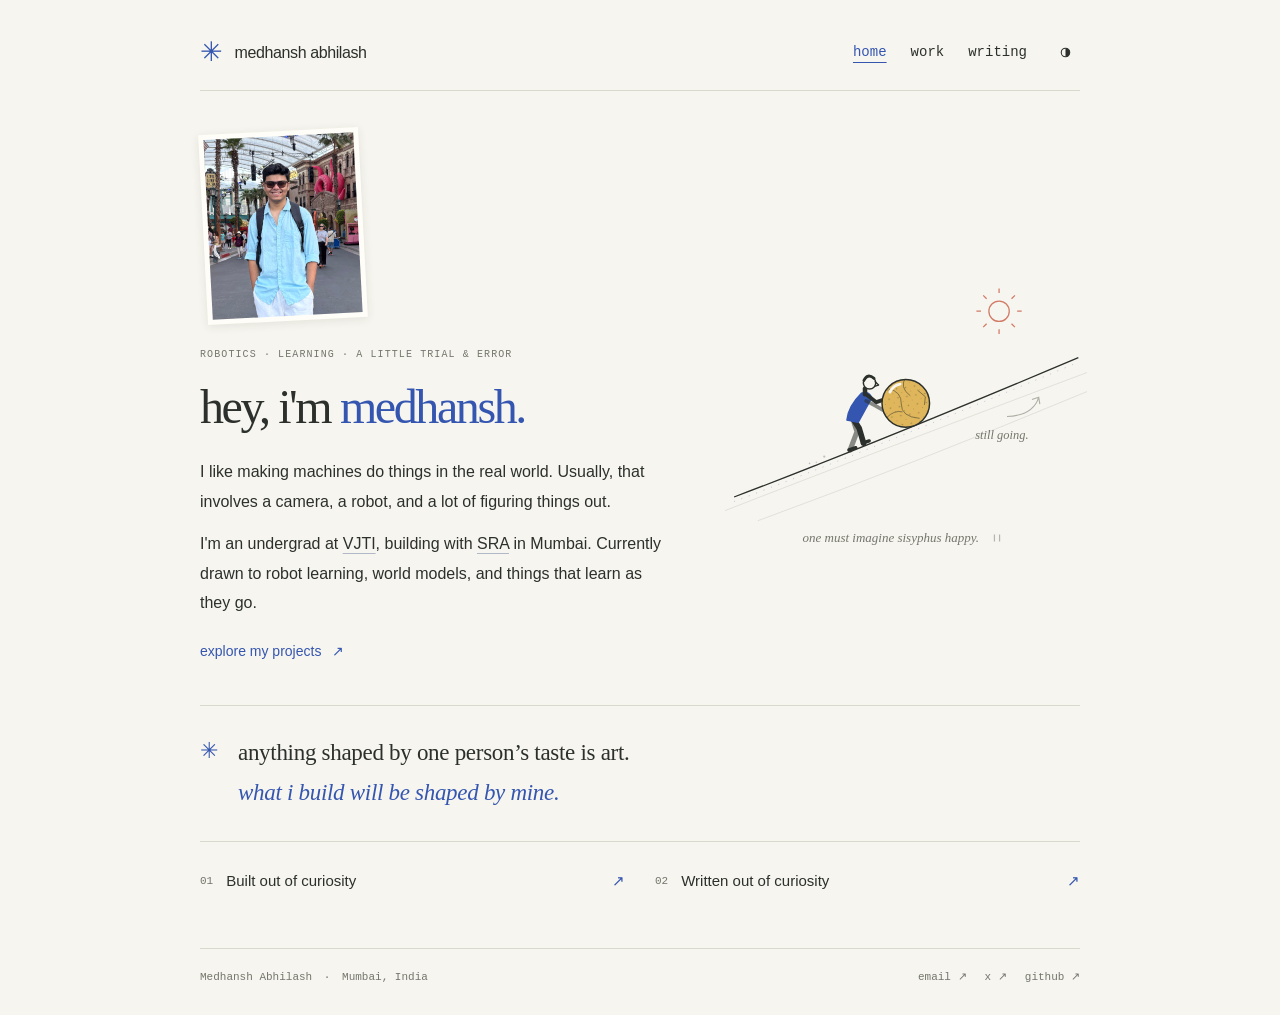
==== commit 29278f09: "Update titles, enlarge portraits and smooth Sisyphus loop" ====
--- a/index.html
+++ b/index.html
@@ -4,8 +4,8 @@
 <meta charset="utf-8"><meta name="viewport" content="width=device-width,initial-scale=1">
 <meta name="description" content="Medhansh Abhilash — robotics, robot learning, and making things move. Built McQueen, a single-camera autonomous RC car.">
 <meta name="theme-color" content="#f7f5ef"><title>Medhansh Abhilash</title>
-<link rel="icon" href="assets/favicon.svg" type="image/svg+xml"><link rel="stylesheet" href="style.css?v=20261024b">
-<script src="site.js?v=20261024b" defer></script>
+<link rel="icon" href="assets/favicon.svg" type="image/svg+xml"><link rel="stylesheet" href="style.css?v=curiosity-1">
+<script src="site.js?v=curiosity-1" defer></script>
 </head>
 <body class="home-page">
 <a class="skip" href="#main">Skip to content</a>
@@ -27,7 +27,7 @@
 </defs>
 <g class="sun-doodle" stroke="currentColor" fill="none" stroke-width="1.1"><circle cx="242" cy="47" r="9"/><path d="M242 31v-4m0 40v-4m-16-16h-4m40 0h-4m-27-11-3-3m28 28-3-3m0-22 3-3m-28 28 3-3"/></g>
 <g class="moon-doodle" aria-hidden="true"><path d="M246 35 A12 12 0 1 0 253 55 A12 12 0 0 1 246 35Z" fill="var(--gold)" stroke="currentColor" stroke-width=".8"/><path d="M264 30v5m-2.5-2.5h5M224 54v4m-2-2h4" fill="none" stroke="currentColor" stroke-width=".9"/><circle cx="228" cy="28" r=".9" fill="currentColor"/></g>
-<g mask="url(#scene-fade)">
+<g>
 <path class="hill-line" d="M8 211 Q127 166 312 88"/>
 <path class="contour" d="M-5 225 Q136 170 320 101M29 232 Q168 181 322 117"/>
 <path class="hill-dots" d="M8 215 Q127 170 312 92"/>
@@ -51,7 +51,7 @@
 </svg>
 <figcaption><span>one must imagine sisyphus happy.</span><button id="motion" class="icon-button" aria-label="Pause Sisyphus animation" aria-pressed="false"><svg id="pause-icon" viewBox="0 0 14 14" width="12" height="12" aria-hidden="true"><path d="M4 3v8M10 3v8" stroke="currentColor" stroke-width="1.4"/></svg></button></figcaption>
 </figure>
-</section><section class="art-note" aria-label="My approach to art"><span class="art-star" aria-hidden="true">✳</span><p>anything shaped by one person’s taste is art.<br><em>what i build will be shaped by mine.</em></p></section><div class="home-links"><a href="work.html"><span>01</span> Projects & experiments <b aria-hidden="true">↗</b></a><a href="writing.html"><span>02</span> Essays & notes <b aria-hidden="true">↗</b></a></div></main>
+</section><section class="art-note" aria-label="My approach to art"><span class="art-star" aria-hidden="true">✳</span><p>anything shaped by one person’s taste is art.<br><em>what i build will be shaped by mine.</em></p></section><div class="home-links"><a href="work.html"><span>01</span> Built out of curiosity <b aria-hidden="true">↗</b></a><a href="writing.html"><span>02</span> Written out of curiosity <b aria-hidden="true">↗</b></a></div></main>
 <footer><span>Medhansh Abhilash <span class="footer-dot">·</span> Mumbai, India</span><span class="footer-note"><a href="mailto:medhansh2808@gmail.com">email ↗</a><a href="https://x.com/notmedhansh" target="_blank" rel="noopener">x ↗</a><a href="https://github.com/medhansh2808" target="_blank" rel="noopener">github ↗</a></span></footer>
 </div>
 
--- a/style.css
+++ b/style.css
@@ -9,3 +9,23 @@
 /* October refinements: type, portraits, and a moving sky. */
 body{font-size:16px}.hello-copy>p:not(.eyebrow){font-size:16px}.quiet-link{font-size:14px}.quiet-link:hover span{transform:translate(2px,-2px)}nav{font-size:14px}.eyebrow{font-size:10px}.home-links a{font-size:15px}.home-links span{font-size:11px}.project p,.note-body p,.writing-entry p{font-size:15px}.project .project-lead,.page-intro>p:last-child{font-size:16px}.project-links,.writing-cta,.more-writing{font-size:13px}.under-hood p,.section-intro{font-size:14px}.under-hood summary,.note-heading small{font-size:12px}.note-heading{font-size:16px}.project-meta{font-size:12px}.writing-meta,.note-status{font-size:11px}footer{font-size:11px;align-items:center;flex-wrap:wrap}.footer-note{display:flex;gap:18px}.sisyphus figcaption{font-size:13px}.page-intro h1{white-space:normal}.portrait-light{display:block}.portrait-dark{display:none}[data-theme=night] .portrait-light{display:none}[data-theme=night] .portrait-dark{display:block}.portrait-light img{width:220%;left:-60%;top:-65%;height:auto}.portrait-dark img{width:220%;left:-65%;top:-75%;height:auto}.art-note p{font-size:23px}.sun-doodle,.moon-doodle{transform-box:view-box;transform-origin:242px 115px;transition:transform .8s cubic-bezier(.4,0,.2,1),opacity .55s}.sun-doodle{display:block;transform:rotate(0deg);opacity:.8}.moon-doodle{display:block;transform:rotate(-95deg);opacity:0}[data-theme=night] .sun-doodle{display:block;transform:rotate(95deg);opacity:0}[data-theme=night] .moon-doodle{display:block;transform:rotate(0deg);opacity:1;transition-delay:.25s}html:not([data-theme=night]) .sun-doodle{transition-delay:.25s}body{transition:background-color 1s,color 1s}.more-writing{margin-top:24px;color:var(--blue)}
 @media(max-width:560px){nav{font-size:12px;gap:13px}.hello-copy>p:not(.eyebrow){font-size:15px}.art-note p{font-size:21px}.page-intro h1{font-size:35px}.footer-note{display:flex}.home-links a{font-size:15px}.project p,.note-body p{font-size:15px}.sisyphus{width:290px}.sisyphus figcaption{font-size:12px}}@media(prefers-reduced-motion:reduce){.sun-doodle,.moon-doodle{transition:none!important}}
+
+/* Larger portraits; animation turns around outside the frame. */
+.portrait {
+  width: 160px;
+  padding: 5px;
+}
+.portrait-crop {
+  width: 150px;
+  height: 180px;
+}
+#ascent {
+  overflow: hidden;
+}
+.home-links a {
+  line-height: 1.5;
+}
+@media (max-width: 560px) {
+  .portrait { width: 145px; }
+  .portrait-crop { width: 135px; height: 162px; }
+}
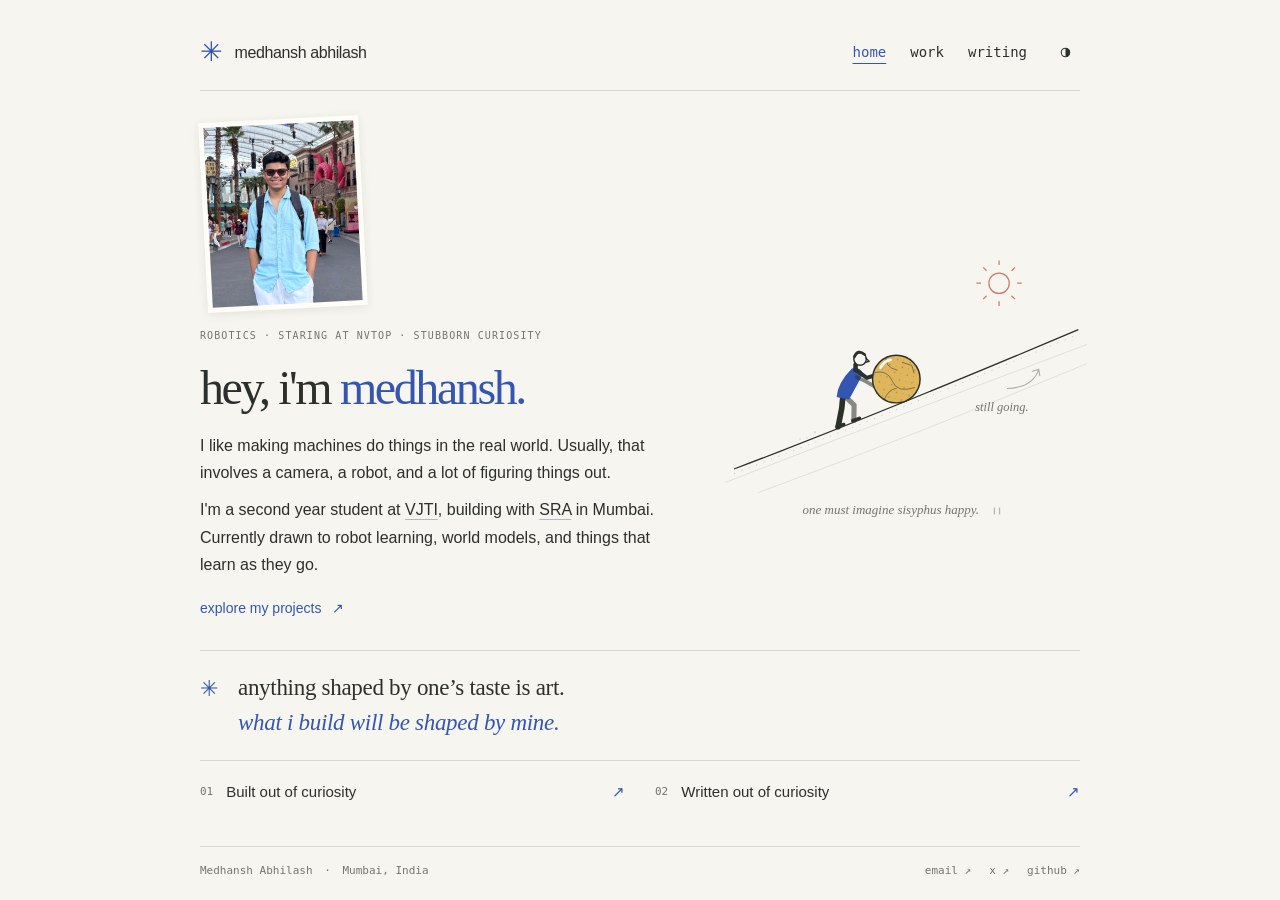
==== commit d94681fd: "Add final tweaks" ====
--- a/index.html
+++ b/index.html
@@ -15,7 +15,7 @@
 <nav aria-label="Main navigation"><a href="index.html" data-page="home" aria-current="page">home</a><a href="work.html" data-page="work">work</a><a href="writing.html" data-page="writing">writing</a><button id="theme" class="icon-button" aria-label="Switch to dark theme" title="A change of light"><svg viewBox="0 0 24 24" width="17" height="17" aria-hidden="true"><circle cx="12" cy="12" r="6" fill="none" stroke="currentColor" stroke-width="1.5"/><path d="M12 6a6 6 0 0 1 0 12Z" fill="currentColor"/></svg></button></nav>
 </header>
 <main id="main"><section class="hello" aria-labelledby="hello-title">
-<div class="hello-copy"><a class="portrait portrait-light" href="https://github.com/medhansh2808" target="_blank" rel="noopener" aria-label="Medhansh on GitHub"><span class="portrait-crop"><img src="assets/medh-light.jpeg" alt="Medhansh, in daylight" width="1152" height="1536"></span></a><a class="portrait portrait-dark" href="https://github.com/medhansh2808" target="_blank" rel="noopener" aria-label="Medhansh on GitHub"><span class="portrait-crop"><img src="assets/medh-dark.jpeg" alt="Medhansh, at night" width="1152" height="1536"></span></a><p class="eyebrow">ROBOTICS · LEARNING · A LITTLE TRIAL & ERROR</p><h1 id="hello-title">hey, i'm <span>medhansh.</span></h1><p>I like making machines do things in the real world. Usually, that involves a camera, a robot, and a lot of figuring things out.</p><p>I'm an undergrad at <a href="https://vjti.ac.in/" target="_blank" rel="noopener">VJTI</a>, building with <a href="https://sravjti.in/" target="_blank" rel="noopener">SRA</a> in Mumbai. Currently drawn to robot learning, world models, and things that learn as they go.</p><a class="quiet-link" href="work.html">explore my projects <span aria-hidden="true">↗</span></a></div>
+<div class="hello-copy"><a class="portrait portrait-light" href="https://github.com/medhansh2808" target="_blank" rel="noopener" aria-label="Medhansh on GitHub"><span class="portrait-crop"><img src="assets/medh-light.jpeg" alt="Medhansh, in daylight" width="1152" height="1536"></span></a><a class="portrait portrait-dark" href="https://github.com/medhansh2808" target="_blank" rel="noopener" aria-label="Medhansh on GitHub"><span class="portrait-crop"><img src="assets/medh-dark.jpeg" alt="Medhansh, at night" width="1152" height="1536"></span></a><p class="eyebrow">ROBOTICS · STARING AT NVTOP · STUBBORN CURIOSITY </p><h1 id="hello-title">hey, i'm <span>medhansh.</span></h1><p>I like making machines do things in the real world. Usually, that involves a camera, a robot, and a lot of figuring things out.</p><p>I'm a second year student at <a href="https://vjti.ac.in/" target="_blank" rel="noopener">VJTI</a>, building with <a href="https://sravjti.in/" target="_blank" rel="noopener">SRA</a> in Mumbai. Currently drawn to robot learning, world models, and things that learn as they go.</p><a class="quiet-link" href="work.html">explore my projects <span aria-hidden="true">↗</span></a></div>
 <figure class="sisyphus">
 <svg id="ascent" viewBox="0 0 320 235" role="img" aria-labelledby="ascent-title ascent-desc">
 <title id="ascent-title">One must imagine Sisyphus happy</title><desc id="ascent-desc">A small blue Sisyphus leans forward and pushes a golden boulder uphill. It rolls back down; he follows it and starts again.</desc>
@@ -51,8 +51,8 @@
 </svg>
 <figcaption><span>one must imagine sisyphus happy.</span><button id="motion" class="icon-button" aria-label="Pause Sisyphus animation" aria-pressed="false"><svg id="pause-icon" viewBox="0 0 14 14" width="12" height="12" aria-hidden="true"><path d="M4 3v8M10 3v8" stroke="currentColor" stroke-width="1.4"/></svg></button></figcaption>
 </figure>
-</section><section class="art-note" aria-label="My approach to art"><span class="art-star" aria-hidden="true">✳</span><p>anything shaped by one person’s taste is art.<br><em>what i build will be shaped by mine.</em></p></section><div class="home-links"><a href="work.html"><span>01</span> Built out of curiosity <b aria-hidden="true">↗</b></a><a href="writing.html"><span>02</span> Written out of curiosity <b aria-hidden="true">↗</b></a></div></main>
+</section><section class="art-note" aria-label="My approach to art"><span class="art-star" aria-hidden="true">✳</span><p>anything shaped by one’s taste is art.<br><em>what i build will be shaped by mine.</em></p></section><div class="home-links"><a href="work.html"><span>01</span> Built out of curiosity <b aria-hidden="true">↗</b></a><a href="writing.html"><span>02</span> Written out of curiosity <b aria-hidden="true">↗</b></a></div></main>
 <footer><span>Medhansh Abhilash <span class="footer-dot">·</span> Mumbai, India</span><span class="footer-note"><a href="mailto:medhansh2808@gmail.com">email ↗</a><a href="https://x.com/notmedhansh" target="_blank" rel="noopener">x ↗</a><a href="https://github.com/medhansh2808" target="_blank" rel="noopener">github ↗</a></span></footer>
 </div>
 
-</body></html>+</body></html>
--- a/style.css
+++ b/style.css
@@ -29,3 +29,22 @@
   .portrait { width: 145px; }
   .portrait-crop { width: 135px; height: 162px; }
 }
+/* Footer on the first screen: tighter vertical rhythm (desktop only) */
+@media (min-width: 761px) {
+  .home-page .hello { padding-top: 28px; padding-bottom: 28px; }
+  .portrait { margin-bottom: 18px; }
+  .home-page h1 { margin-bottom: 16px; }
+  .hello-copy > p:not(.eyebrow) { line-height: 1.7; margin-bottom: 10px; }
+  .art-note { padding: 20px 0; }
+  .art-note p { line-height: 1.5; }
+  .home-links { padding: 20px 0 6px; }
+  footer { margin-top: 24px; padding: 14px 0 20px; }
+}
+
+/* Short screens only: shrink the portrait a bit more */
+@media (min-width: 761px) and (max-height: 820px) {
+  .portrait { width: 130px; }
+  .portrait-crop { width: 120px; height: 144px; }
+  .home-page .hello { padding-top: 20px; padding-bottom: 20px; }
+  .art-note p { font-size: 21px; }
+}
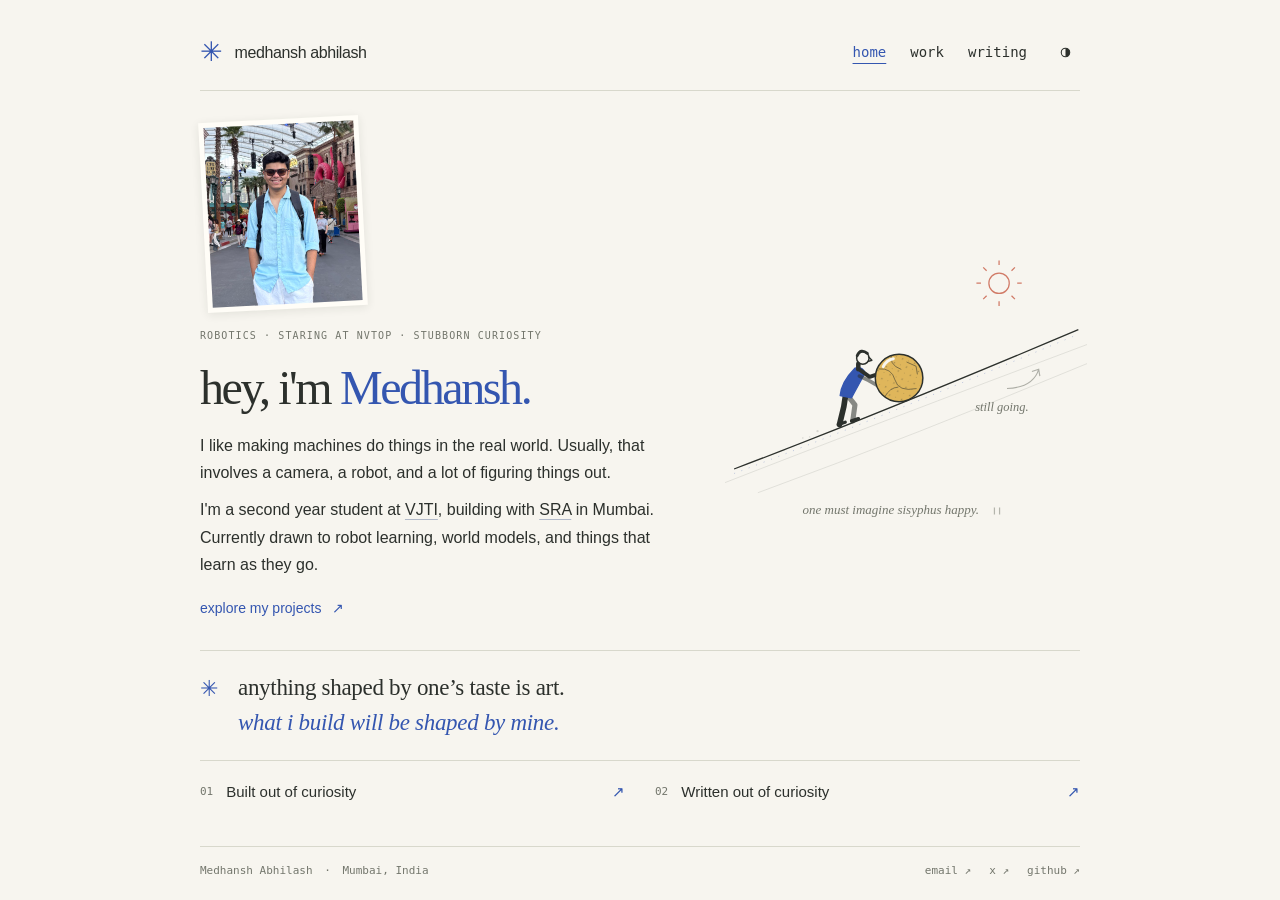
==== commit 76760840: "M" ====
--- a/index.html
+++ b/index.html
@@ -15,7 +15,7 @@
 <nav aria-label="Main navigation"><a href="index.html" data-page="home" aria-current="page">home</a><a href="work.html" data-page="work">work</a><a href="writing.html" data-page="writing">writing</a><button id="theme" class="icon-button" aria-label="Switch to dark theme" title="A change of light"><svg viewBox="0 0 24 24" width="17" height="17" aria-hidden="true"><circle cx="12" cy="12" r="6" fill="none" stroke="currentColor" stroke-width="1.5"/><path d="M12 6a6 6 0 0 1 0 12Z" fill="currentColor"/></svg></button></nav>
 </header>
 <main id="main"><section class="hello" aria-labelledby="hello-title">
-<div class="hello-copy"><a class="portrait portrait-light" href="https://github.com/medhansh2808" target="_blank" rel="noopener" aria-label="Medhansh on GitHub"><span class="portrait-crop"><img src="assets/medh-light.jpeg" alt="Medhansh, in daylight" width="1152" height="1536"></span></a><a class="portrait portrait-dark" href="https://github.com/medhansh2808" target="_blank" rel="noopener" aria-label="Medhansh on GitHub"><span class="portrait-crop"><img src="assets/medh-dark.jpeg" alt="Medhansh, at night" width="1152" height="1536"></span></a><p class="eyebrow">ROBOTICS · STARING AT NVTOP · STUBBORN CURIOSITY </p><h1 id="hello-title">hey, i'm <span>medhansh.</span></h1><p>I like making machines do things in the real world. Usually, that involves a camera, a robot, and a lot of figuring things out.</p><p>I'm a second year student at <a href="https://vjti.ac.in/" target="_blank" rel="noopener">VJTI</a>, building with <a href="https://sravjti.in/" target="_blank" rel="noopener">SRA</a> in Mumbai. Currently drawn to robot learning, world models, and things that learn as they go.</p><a class="quiet-link" href="work.html">explore my projects <span aria-hidden="true">↗</span></a></div>
+<div class="hello-copy"><a class="portrait portrait-light" href="https://github.com/medhansh2808" target="_blank" rel="noopener" aria-label="Medhansh on GitHub"><span class="portrait-crop"><img src="assets/medh-light.jpeg" alt="Medhansh, in daylight" width="1152" height="1536"></span></a><a class="portrait portrait-dark" href="https://github.com/medhansh2808" target="_blank" rel="noopener" aria-label="Medhansh on GitHub"><span class="portrait-crop"><img src="assets/medh-dark.jpeg" alt="Medhansh, at night" width="1152" height="1536"></span></a><p class="eyebrow">ROBOTICS · STARING AT NVTOP · STUBBORN CURIOSITY </p><h1 id="hello-title">hey, i'm <span>Medhansh.</span></h1><p>I like making machines do things in the real world. Usually, that involves a camera, a robot, and a lot of figuring things out.</p><p>I'm a second year student at <a href="https://vjti.ac.in/" target="_blank" rel="noopener">VJTI</a>, building with <a href="https://sravjti.in/" target="_blank" rel="noopener">SRA</a> in Mumbai. Currently drawn to robot learning, world models, and things that learn as they go.</p><a class="quiet-link" href="work.html">explore my projects <span aria-hidden="true">↗</span></a></div>
 <figure class="sisyphus">
 <svg id="ascent" viewBox="0 0 320 235" role="img" aria-labelledby="ascent-title ascent-desc">
 <title id="ascent-title">One must imagine Sisyphus happy</title><desc id="ascent-desc">A small blue Sisyphus leans forward and pushes a golden boulder uphill. It rolls back down; he follows it and starts again.</desc>
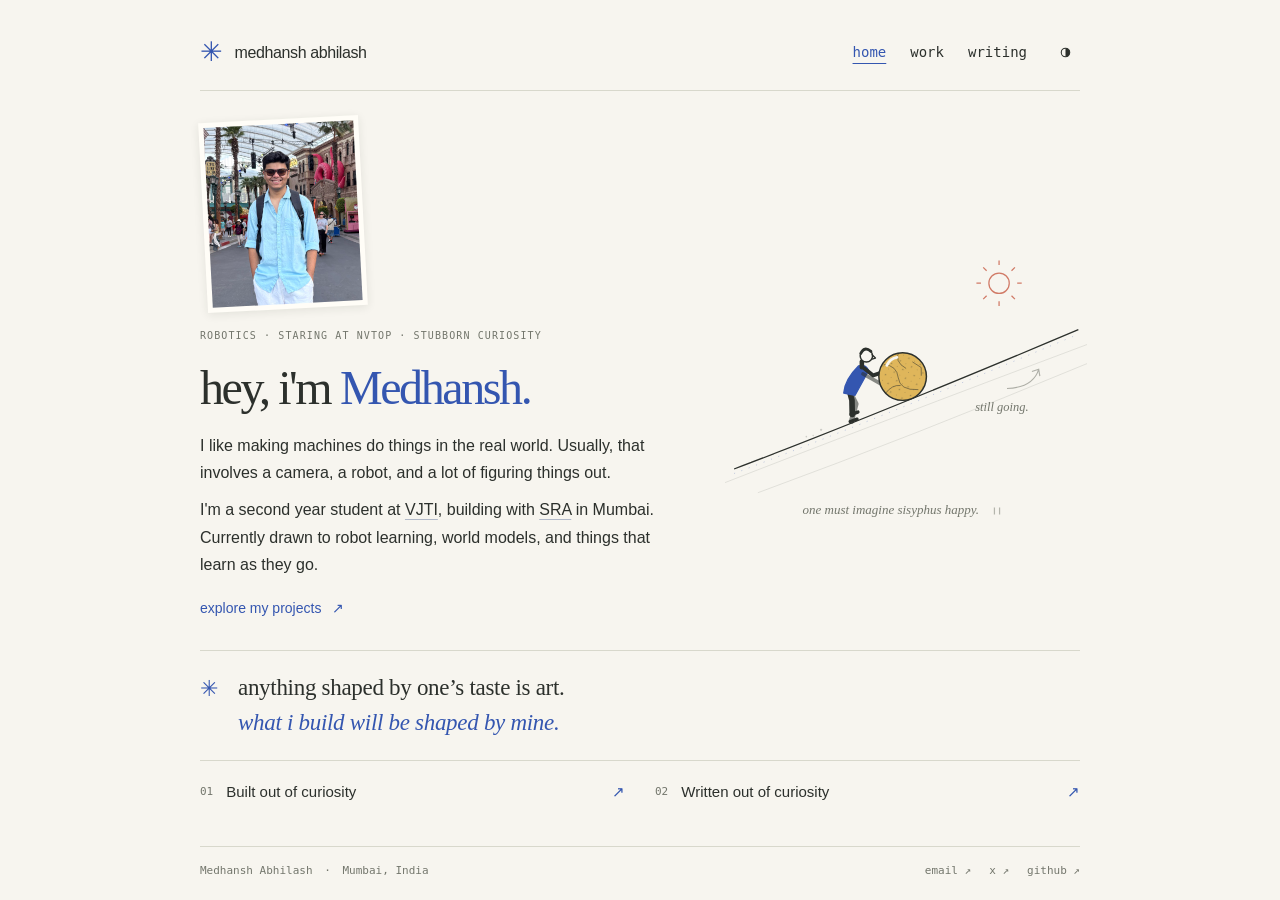
==== commit 301e2757: "Add ocean waves on name hover" ====
--- a/index.html
+++ b/index.html
@@ -4,7 +4,7 @@
 <meta charset="utf-8"><meta name="viewport" content="width=device-width,initial-scale=1">
 <meta name="description" content="Medhansh Abhilash — robotics, robot learning, and making things move. Built McQueen, a single-camera autonomous RC car.">
 <meta name="theme-color" content="#f7f5ef"><title>Medhansh Abhilash</title>
-<link rel="icon" href="assets/favicon.svg" type="image/svg+xml"><link rel="stylesheet" href="style.css?v=curiosity-1">
+<link rel="icon" href="assets/favicon.svg" type="image/svg+xml"><link rel="stylesheet" href="style.css?v=name-waves-1">
 <script src="site.js?v=curiosity-1" defer></script>
 </head>
 <body class="home-page">
@@ -15,7 +15,7 @@
 <nav aria-label="Main navigation"><a href="index.html" data-page="home" aria-current="page">home</a><a href="work.html" data-page="work">work</a><a href="writing.html" data-page="writing">writing</a><button id="theme" class="icon-button" aria-label="Switch to dark theme" title="A change of light"><svg viewBox="0 0 24 24" width="17" height="17" aria-hidden="true"><circle cx="12" cy="12" r="6" fill="none" stroke="currentColor" stroke-width="1.5"/><path d="M12 6a6 6 0 0 1 0 12Z" fill="currentColor"/></svg></button></nav>
 </header>
 <main id="main"><section class="hello" aria-labelledby="hello-title">
-<div class="hello-copy"><a class="portrait portrait-light" href="https://github.com/medhansh2808" target="_blank" rel="noopener" aria-label="Medhansh on GitHub"><span class="portrait-crop"><img src="assets/medh-light.jpeg" alt="Medhansh, in daylight" width="1152" height="1536"></span></a><a class="portrait portrait-dark" href="https://github.com/medhansh2808" target="_blank" rel="noopener" aria-label="Medhansh on GitHub"><span class="portrait-crop"><img src="assets/medh-dark.jpeg" alt="Medhansh, at night" width="1152" height="1536"></span></a><p class="eyebrow">ROBOTICS · STARING AT NVTOP · STUBBORN CURIOSITY </p><h1 id="hello-title">hey, i'm <span>Medhansh.</span></h1><p>I like making machines do things in the real world. Usually, that involves a camera, a robot, and a lot of figuring things out.</p><p>I'm a second year student at <a href="https://vjti.ac.in/" target="_blank" rel="noopener">VJTI</a>, building with <a href="https://sravjti.in/" target="_blank" rel="noopener">SRA</a> in Mumbai. Currently drawn to robot learning, world models, and things that learn as they go.</p><a class="quiet-link" href="work.html">explore my projects <span aria-hidden="true">↗</span></a></div>
+<div class="hello-copy"><a class="portrait portrait-light" href="https://github.com/medhansh2808" target="_blank" rel="noopener" aria-label="Medhansh on GitHub"><span class="portrait-crop"><img src="assets/medh-light.jpeg" alt="Medhansh, in daylight" width="1152" height="1536"></span></a><a class="portrait portrait-dark" href="https://github.com/medhansh2808" target="_blank" rel="noopener" aria-label="Medhansh on GitHub"><span class="portrait-crop"><img src="assets/medh-dark.jpeg" alt="Medhansh, at night" width="1152" height="1536"></span></a><p class="eyebrow">ROBOTICS · STARING AT NVTOP · STUBBORN CURIOSITY </p><h1 id="hello-title">hey, i'm <span class="ocean-name" tabindex="0">Medhansh.</span></h1><p>I like making machines do things in the real world. Usually, that involves a camera, a robot, and a lot of figuring things out.</p><p>I'm a second year student at <a href="https://vjti.ac.in/" target="_blank" rel="noopener">VJTI</a>, building with <a href="https://sravjti.in/" target="_blank" rel="noopener">SRA</a> in Mumbai. Currently drawn to robot learning, world models, and things that learn as they go.</p><a class="quiet-link" href="work.html">explore my projects <span aria-hidden="true">↗</span></a></div>
 <figure class="sisyphus">
 <svg id="ascent" viewBox="0 0 320 235" role="img" aria-labelledby="ascent-title ascent-desc">
 <title id="ascent-title">One must imagine Sisyphus happy</title><desc id="ascent-desc">A small blue Sisyphus leans forward and pushes a golden boulder uphill. It rolls back down; he follows it and starts again.</desc>
--- a/style.css
+++ b/style.css
@@ -48,3 +48,44 @@
   .home-page .hello { padding-top: 20px; padding-bottom: 20px; }
   .art-note p { font-size: 21px; }
 }
+
+/* NAME WAVES START */
+h1 .ocean-name {
+  display: inline-block;
+  color: var(--blue);
+  cursor: default;
+  border-radius: 2px;
+}
+
+@supports ((background-clip: text) or (-webkit-background-clip: text)) {
+  h1 .ocean-name:hover,
+  h1 .ocean-name:focus {
+    background-image: url("assets/name-waves.svg");
+    background-repeat: repeat-x;
+    background-size: 240px 100%;
+    background-position: 0 0;
+    -webkit-background-clip: text;
+    background-clip: text;
+    color: transparent;
+    -webkit-text-fill-color: transparent;
+    animation: name-ocean-drift 3.2s linear infinite;
+  }
+}
+
+h1 .ocean-name:focus-visible {
+  outline: 1px dashed var(--blue);
+  outline-offset: 6px;
+}
+
+@keyframes name-ocean-drift {
+  from { background-position: 0 0; }
+  to   { background-position: -240px 0; }
+}
+
+@media (prefers-reduced-motion: reduce) {
+  h1 .ocean-name:hover,
+  h1 .ocean-name:focus {
+    animation: none;
+  }
+}
+/* NAME WAVES END */
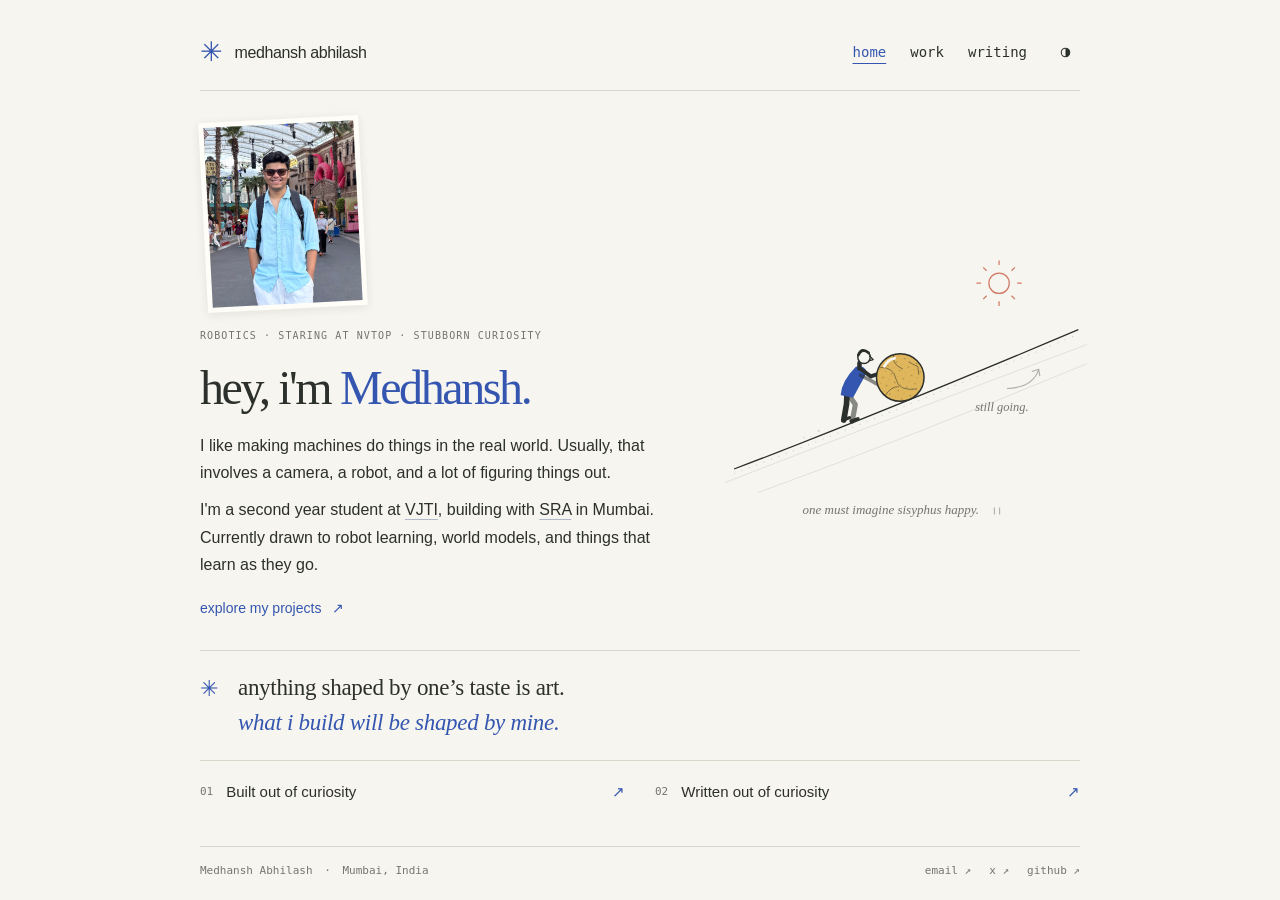
==== commit ebdd7594: "Make name hover waves bolder" ====
--- a/index.html
+++ b/index.html
@@ -4,7 +4,7 @@
 <meta charset="utf-8"><meta name="viewport" content="width=device-width,initial-scale=1">
 <meta name="description" content="Medhansh Abhilash — robotics, robot learning, and making things move. Built McQueen, a single-camera autonomous RC car.">
 <meta name="theme-color" content="#f7f5ef"><title>Medhansh Abhilash</title>
-<link rel="icon" href="assets/favicon.svg" type="image/svg+xml"><link rel="stylesheet" href="style.css?v=name-waves-1">
+<link rel="icon" href="assets/favicon.svg" type="image/svg+xml"><link rel="stylesheet" href="style.css?v=bold-waves-2">
 <script src="site.js?v=curiosity-1" defer></script>
 </head>
 <body class="home-page">
--- a/style.css
+++ b/style.css
@@ -89,3 +89,43 @@
   }
 }
 /* NAME WAVES END */
+
+/* BOLD WAVES START */
+h1 .ocean-name {
+  position: relative;
+}
+h1 .ocean-name:hover,
+h1 .ocean-name:focus {
+  background-color: #124b80;
+  background-image: url("assets/name-waves.svg?v=2");
+  background-size: 120px 100%;
+  animation: name-ocean-drift 4s linear infinite;
+}
+h1 .ocean-name::after {
+  content: "";
+  position: absolute;
+  left: 0;
+  right: 0;
+  bottom: -15px;
+  height: 23px;
+  pointer-events: none;
+  background: url("assets/name-waves.svg?v=2") repeat-x;
+  background-size: 120px 23px;
+  opacity: 0;
+  transform: translateY(3px);
+  transition: opacity .2s, transform .2s;
+  animation: name-ocean-drift 4s linear infinite paused;
+}
+h1 .ocean-name:hover::after,
+h1 .ocean-name:focus::after {
+  opacity: 1;
+  transform: translateY(0);
+  animation-play-state: running;
+}
+@media (prefers-reduced-motion: reduce) {
+  h1 .ocean-name,
+  h1 .ocean-name::after {
+    animation: none !important;
+  }
+}
+/* BOLD WAVES END */
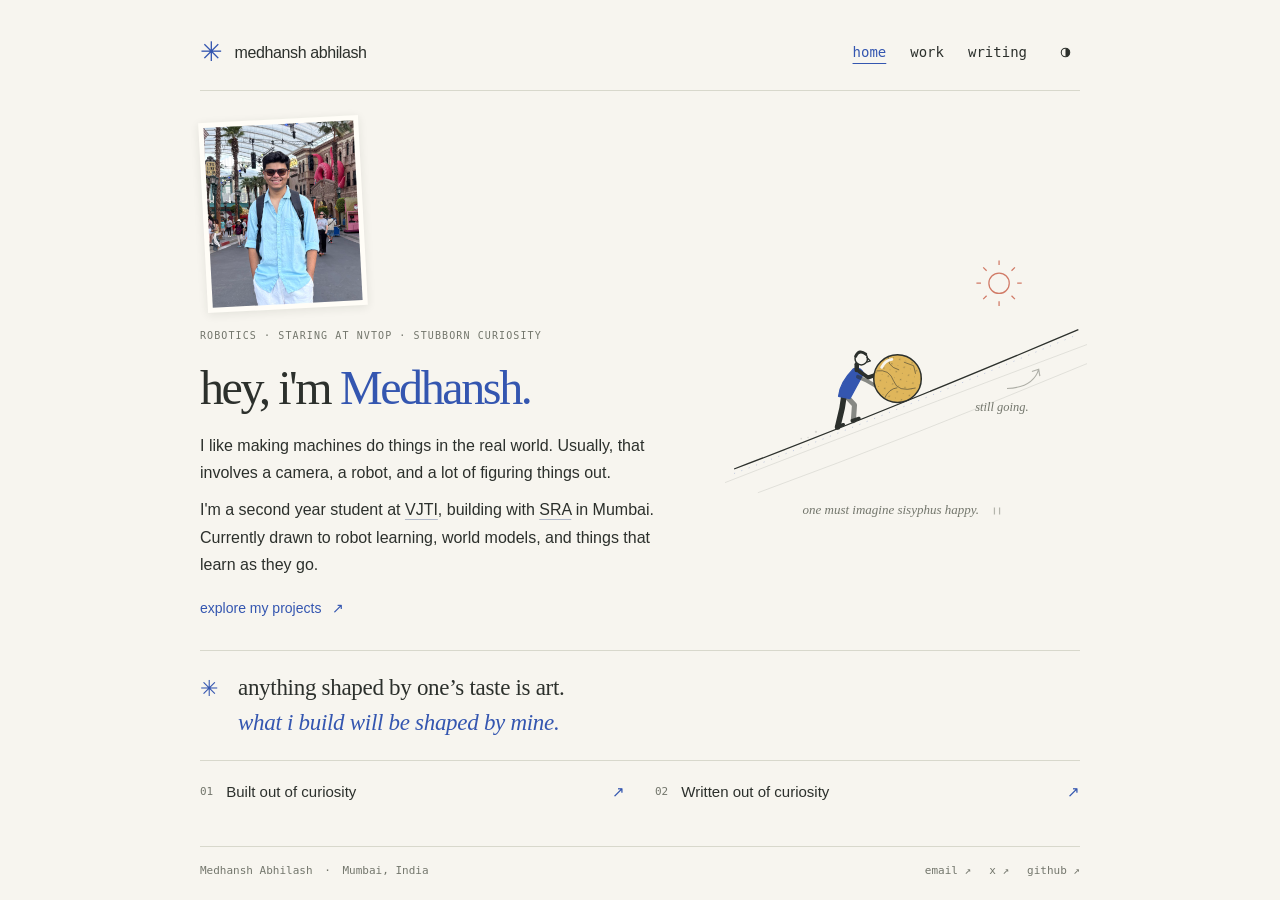
==== commit b75f1d51: "Replace wave underline with liquid name animation" ====
--- a/index.html
+++ b/index.html
@@ -4,7 +4,7 @@
 <meta charset="utf-8"><meta name="viewport" content="width=device-width,initial-scale=1">
 <meta name="description" content="Medhansh Abhilash — robotics, robot learning, and making things move. Built McQueen, a single-camera autonomous RC car.">
 <meta name="theme-color" content="#f7f5ef"><title>Medhansh Abhilash</title>
-<link rel="icon" href="assets/favicon.svg" type="image/svg+xml"><link rel="stylesheet" href="style.css?v=bold-waves-2">
+<link rel="icon" href="assets/favicon.svg" type="image/svg+xml"><link rel="stylesheet" href="style.css?v=liquid-name-3">
 <script src="site.js?v=curiosity-1" defer></script>
 </head>
 <body class="home-page">
@@ -15,7 +15,7 @@
 <nav aria-label="Main navigation"><a href="index.html" data-page="home" aria-current="page">home</a><a href="work.html" data-page="work">work</a><a href="writing.html" data-page="writing">writing</a><button id="theme" class="icon-button" aria-label="Switch to dark theme" title="A change of light"><svg viewBox="0 0 24 24" width="17" height="17" aria-hidden="true"><circle cx="12" cy="12" r="6" fill="none" stroke="currentColor" stroke-width="1.5"/><path d="M12 6a6 6 0 0 1 0 12Z" fill="currentColor"/></svg></button></nav>
 </header>
 <main id="main"><section class="hello" aria-labelledby="hello-title">
-<div class="hello-copy"><a class="portrait portrait-light" href="https://github.com/medhansh2808" target="_blank" rel="noopener" aria-label="Medhansh on GitHub"><span class="portrait-crop"><img src="assets/medh-light.jpeg" alt="Medhansh, in daylight" width="1152" height="1536"></span></a><a class="portrait portrait-dark" href="https://github.com/medhansh2808" target="_blank" rel="noopener" aria-label="Medhansh on GitHub"><span class="portrait-crop"><img src="assets/medh-dark.jpeg" alt="Medhansh, at night" width="1152" height="1536"></span></a><p class="eyebrow">ROBOTICS · STARING AT NVTOP · STUBBORN CURIOSITY </p><h1 id="hello-title">hey, i'm <span class="ocean-name" tabindex="0">Medhansh.</span></h1><p>I like making machines do things in the real world. Usually, that involves a camera, a robot, and a lot of figuring things out.</p><p>I'm a second year student at <a href="https://vjti.ac.in/" target="_blank" rel="noopener">VJTI</a>, building with <a href="https://sravjti.in/" target="_blank" rel="noopener">SRA</a> in Mumbai. Currently drawn to robot learning, world models, and things that learn as they go.</p><a class="quiet-link" href="work.html">explore my projects <span aria-hidden="true">↗</span></a></div>
+<div class="hello-copy"><a class="portrait portrait-light" href="https://github.com/medhansh2808" target="_blank" rel="noopener" aria-label="Medhansh on GitHub"><span class="portrait-crop"><img src="assets/medh-light.jpeg" alt="Medhansh, in daylight" width="1152" height="1536"></span></a><a class="portrait portrait-dark" href="https://github.com/medhansh2808" target="_blank" rel="noopener" aria-label="Medhansh on GitHub"><span class="portrait-crop"><img src="assets/medh-dark.jpeg" alt="Medhansh, at night" width="1152" height="1536"></span></a><p class="eyebrow">ROBOTICS · STARING AT NVTOP · STUBBORN CURIOSITY </p><h1 id="hello-title">hey, i'm <span class="ocean-name" tabindex="0" aria-label="Medhansh."><span class="ocean-letter" aria-hidden="true" style="--i:0">M</span><span class="ocean-letter" aria-hidden="true" style="--i:1">e</span><span class="ocean-letter" aria-hidden="true" style="--i:2">d</span><span class="ocean-letter" aria-hidden="true" style="--i:3">h</span><span class="ocean-letter" aria-hidden="true" style="--i:4">a</span><span class="ocean-letter" aria-hidden="true" style="--i:5">n</span><span class="ocean-letter" aria-hidden="true" style="--i:6">s</span><span class="ocean-letter" aria-hidden="true" style="--i:7">h</span><span class="ocean-letter" aria-hidden="true" style="--i:8">.</span></span></h1><p>I like making machines do things in the real world. Usually, that involves a camera, a robot, and a lot of figuring things out.</p><p>I'm a second year student at <a href="https://vjti.ac.in/" target="_blank" rel="noopener">VJTI</a>, building with <a href="https://sravjti.in/" target="_blank" rel="noopener">SRA</a> in Mumbai. Currently drawn to robot learning, world models, and things that learn as they go.</p><a class="quiet-link" href="work.html">explore my projects <span aria-hidden="true">↗</span></a></div>
 <figure class="sisyphus">
 <svg id="ascent" viewBox="0 0 320 235" role="img" aria-labelledby="ascent-title ascent-desc">
 <title id="ascent-title">One must imagine Sisyphus happy</title><desc id="ascent-desc">A small blue Sisyphus leans forward and pushes a golden boulder uphill. It rolls back down; he follows it and starts again.</desc>
--- a/style.css
+++ b/style.css
@@ -49,83 +49,71 @@
   .art-note p { font-size: 21px; }
 }
 
-/* NAME WAVES START */
+
+
+
+
+/* LIQUID NAME START */
 h1 .ocean-name {
   display: inline-block;
+  position: relative;
+  white-space: nowrap;
+  cursor: default;
   color: var(--blue);
-  cursor: default;
-  border-radius: 2px;
+}
+h1 .ocean-name::before,
+h1 .ocean-name::after {
+  content: none !important;
+}
+h1 .ocean-name .ocean-letter {
+  display: inline-block;
+  color: inherit;
+  transform-origin: 50% 75%;
+}
+h1 .ocean-name:focus-visible {
+  outline: 1px dashed var(--blue);
+  outline-offset: 8px;
+}
+h1 .ocean-name:is(:hover, :focus) .ocean-letter {
+  animation: liquid-letter 1.8s ease-in-out infinite;
+  animation-delay: calc(var(--i) * -0.13s);
 }
 
 @supports ((background-clip: text) or (-webkit-background-clip: text)) {
-  h1 .ocean-name:hover,
-  h1 .ocean-name:focus {
-    background-image: url("assets/name-waves.svg");
+  h1 .ocean-name:is(:hover, :focus) .ocean-letter {
+    background-color: #0b5793;
+    background-image: url("assets/name-waves.svg?v=2");
     background-repeat: repeat-x;
-    background-size: 240px 100%;
-    background-position: 0 0;
+    background-size: 150px 100%;
+    background-position: calc(var(--i) * -22px) 0;
     -webkit-background-clip: text;
     background-clip: text;
     color: transparent;
     -webkit-text-fill-color: transparent;
-    animation: name-ocean-drift 3.2s linear infinite;
+    animation:
+      liquid-letter 1.8s ease-in-out infinite,
+      liquid-surf 2.4s linear infinite;
+    animation-delay: calc(var(--i) * -0.13s), 0s;
   }
 }
-
-h1 .ocean-name:focus-visible {
-  outline: 1px dashed var(--blue);
-  outline-offset: 6px;
+[data-theme="night"] h1 .ocean-name:is(:hover, :focus) .ocean-letter {
+  background-color: #62bfee;
 }
 
-@keyframes name-ocean-drift {
-  from { background-position: 0 0; }
-  to   { background-position: -240px 0; }
+@keyframes liquid-letter {
+  0%, 100% { transform: translateY(0) rotate(0deg); }
+  25% { transform: translateY(-4px) rotate(-3deg); }
+  50% { transform: translateY(0) rotate(0deg); }
+  75% { transform: translateY(3px) rotate(2deg); }
 }
-
+@keyframes liquid-surf {
+  from { background-position: calc(var(--i) * -22px) 0; }
+  to { background-position: calc(var(--i) * -22px - 150px) 0; }
+}
 @media (prefers-reduced-motion: reduce) {
-  h1 .ocean-name:hover,
-  h1 .ocean-name:focus {
+  h1 .ocean-name:is(:hover, :focus) .ocean-letter {
     animation: none;
+    transform: none;
   }
 }
-/* NAME WAVES END */
-
-/* BOLD WAVES START */
-h1 .ocean-name {
-  position: relative;
-}
-h1 .ocean-name:hover,
-h1 .ocean-name:focus {
-  background-color: #124b80;
-  background-image: url("assets/name-waves.svg?v=2");
-  background-size: 120px 100%;
-  animation: name-ocean-drift 4s linear infinite;
-}
-h1 .ocean-name::after {
-  content: "";
-  position: absolute;
-  left: 0;
-  right: 0;
-  bottom: -15px;
-  height: 23px;
-  pointer-events: none;
-  background: url("assets/name-waves.svg?v=2") repeat-x;
-  background-size: 120px 23px;
-  opacity: 0;
-  transform: translateY(3px);
-  transition: opacity .2s, transform .2s;
-  animation: name-ocean-drift 4s linear infinite paused;
-}
-h1 .ocean-name:hover::after,
-h1 .ocean-name:focus::after {
-  opacity: 1;
-  transform: translateY(0);
-  animation-play-state: running;
-}
-@media (prefers-reduced-motion: reduce) {
-  h1 .ocean-name,
-  h1 .ocean-name::after {
-    animation: none !important;
-  }
-}
-/* BOLD WAVES END */
+/* LIQUID NAME END */
